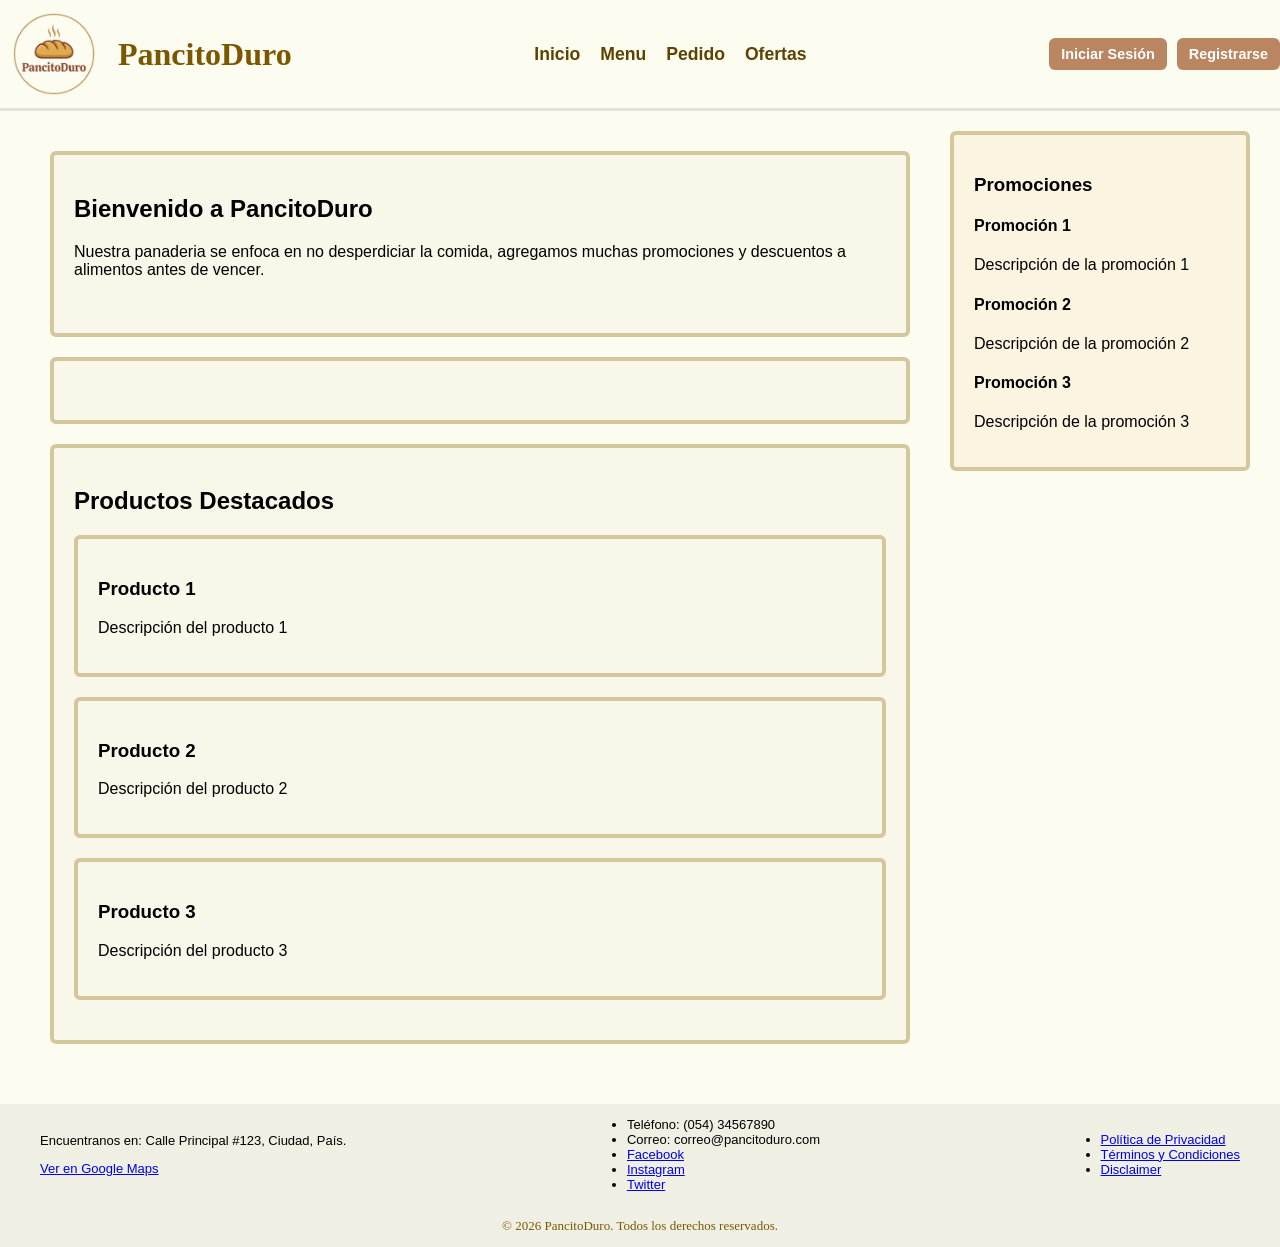
==== index.html @ e5905c2d "Añadiendo una página de estilos a index.html" ====
<!DOCTYPE html>
<html lang="en">
<head>
    <meta charset="UTF-8">
    <meta name="viewport" content="width=device-width, initial-scale=1.0">
    <title>PancitoDuro</title>
    <link rel="stylesheet" href="resources/style/index.css">
</head>
<body>
    <header>
        <div class="logoContainer">
            <img src="resources/image/logo.png" alt="logo" class="logo">
            <h1>PancitoDuro</h1>
        </div>
        <nav>
            <ul>
                <li><a href="index.html">Inicio</a></li>
                <li><a href="menu.html">Menu</a></li>
                <li><a href="pedido.html">Pedido</a></li>
                <li><a href="ofertas.html">Ofertas</a></li>
            </ul>
        </nav>
        <div class="btnContainer">
            <div class="btnLogin"><a href="login.html">Iniciar Sesión</a></div>
            <div class="btnRegister"><a href="registrar.html">Registrarse</a></div>
        </div>
    </header>
    <main>
        <div class="mainContainer">
            <section class="bienvenida"> <!Bienvenida y descripción>
                <h2>Bienvenido a PancitoDuro</h2>
                <p>Nuestra panaderia se enfoca en no desperdiciar la comida, agregamos muchas promociones y descuentos a alimentos antes de vencer.</p>
                <img src="" alt="">
            </section>
            <section> <!Seccion para incentivar a consumir productos antes de vencer>
                <h3>
                </h3>
            </section>
            <section> <!Carrusel de productos destacados>
                <h2>Productos Destacados</h2>
                <article>
                    <h3>Producto 1</h3>
                    <p>Descripción del producto 1</p>
                </article>
                <article>
                    <h3>Producto 2</h3>
                    <p>Descripción del producto 2</p>
                </article>
                <article>
                    <h3>Producto 3</h3>
                    <p>Descripción del producto 3</p>
                </article>
            </section>
        </div>
        <aside>
            <h3>Promociones</h3>
            <article>
                <h4>Promoción 1</h4>
                <p>Descripción de la promoción 1</p>
            </article>
            <article>
                <h4>Promoción 2</h4>
                <p>Descripción de la promoción 2</p>
            </article>
            <article>
                <h4>Promoción 3</h4>
                <p>Descripción de la promoción 3</p>
            </article>
        </aside>
    </main>
    <footer>
        <div class="footerContainer">
            <div class="ubicacion">
                <p>Encuentranos en: Calle Principal #123, Ciudad, País.</p>
                <p><a href="https://www.google.com/maps/place/Calle+Principal+%23123,+Ciudad,+Pa%C3%ADs">Ver en Google Maps</a></p>
            </div>
            <div class="contacto">
                <ul>
                    <li>Teléfono: (054) 34567890</li>
                    <li>Correo: correo@pancitoduro.com</li>
                    <li><a href="https://www.facebook.com/pancitoduro">Facebook</a></li>
                    <li><a href="https://www.instagram.com/pancitoduro">Instagram</a></li>
                    <li><a href="https://www.twitter.com/pancitoduro">Twitter</a></li>
                </ul>
            </div>
            <div class="legal">
                <ul>
                    <li><a href="politica-privacidad.html">Política de Privacidad</a></li>
                    <li><a href="terminos-condiciones.html">Términos y Condiciones</a></li>
                    <li><a href="disclaimer.html">Disclaimer</a></li>
                </ul>
            </div>
        </div>
        <div class="copyright">
            <p>&copy; 2026 PancitoDuro. Todos los derechos reservados.</p>
        </div>
    </footer>
</body>
</html>
---- resources/style/index.css ----
/* GLOBAL */
body {
    margin: 0;
    padding: 0;
    font-family: Arial, sans-serif;
    background-color: #FDFCF0;

    /* layout con grid*/
    display: grid;
    grid-template-rows: auto 1fr auto;
}
/* HEADER */
header a {
    text-decoration: none;
    color: #333;
    font-weight: bold;
}
header{
    background-color: #FDFCF0;
    display: flex;
    align-items: center;
    justify-content: space-between;
    border-bottom: 3px solid #E4E3D7;
    font-family: jakarta, sans-serif;
}
header .logoContainer {
    display: flex;
    align-items: center;
    gap: 10px;
    font-family: newsreader, serif;
    color: #7b5800;
}
header nav ul {
    list-style: none;
    display: flex;
    gap: 20px;
    margin: 0;
    padding: 0;
}
header nav ul li a {
    color: #5D4200;
    font-size: 1.1em;
}
header .btnContainer {
    display: flex;
    gap: 10px;
}
.btnLogin, .btnRegister {
    border-radius: 6px;
    background-color: #B98661;
    font-size: 0.9em;;
}
.btnLogin a, .btnRegister a  {
    color: #FFFFFF;
    padding: 8px 12px;
    display: block;
}
.logo{
    width: 12vh;
    height: auto;
}
/* MAIN */
main{
    background-color: #FDFCF0;
    display: grid;
    grid-template-columns: 1.5fr 0.5fr;
    gap: 20px;
    margin: 20px 30px 20px 30px;
}
.mainContainer{
    min-height: 100vh;
}
.mainContainer, aside{
    padding: 20px;
}
.mainContainer section{
    background-color: #F8F7E9;
    border-radius: 6px;
    border: 4px solid #D4C79C;
    padding: 20px;
    margin-bottom: 20px;
}
.mainContainer article{
    background-color: #F8F7E9;
    border-radius: 6px;
    border: 4px solid #D4C79C;
    padding: 20px;
    margin-bottom: 20px;
}
aside{
    background-color: #FBF4E1;
    border-radius: 6px;
    border: 4px solid #D4C79C;
    height: fit-content;
}
/* FOOTER*/
footer{
    background: #EFEFE3;
}
footer .footerContainer{
    display: flex;
    justify-content: space-between;
    align-items: center;
    padding-left: 40px;
    padding-right: 40px;
    font-size: small;
}

footer .copyright{
    display: flex;
    justify-content: center;
    color: #7b5800;
    font-family: newsreader, serif;
    font-size: small;
}
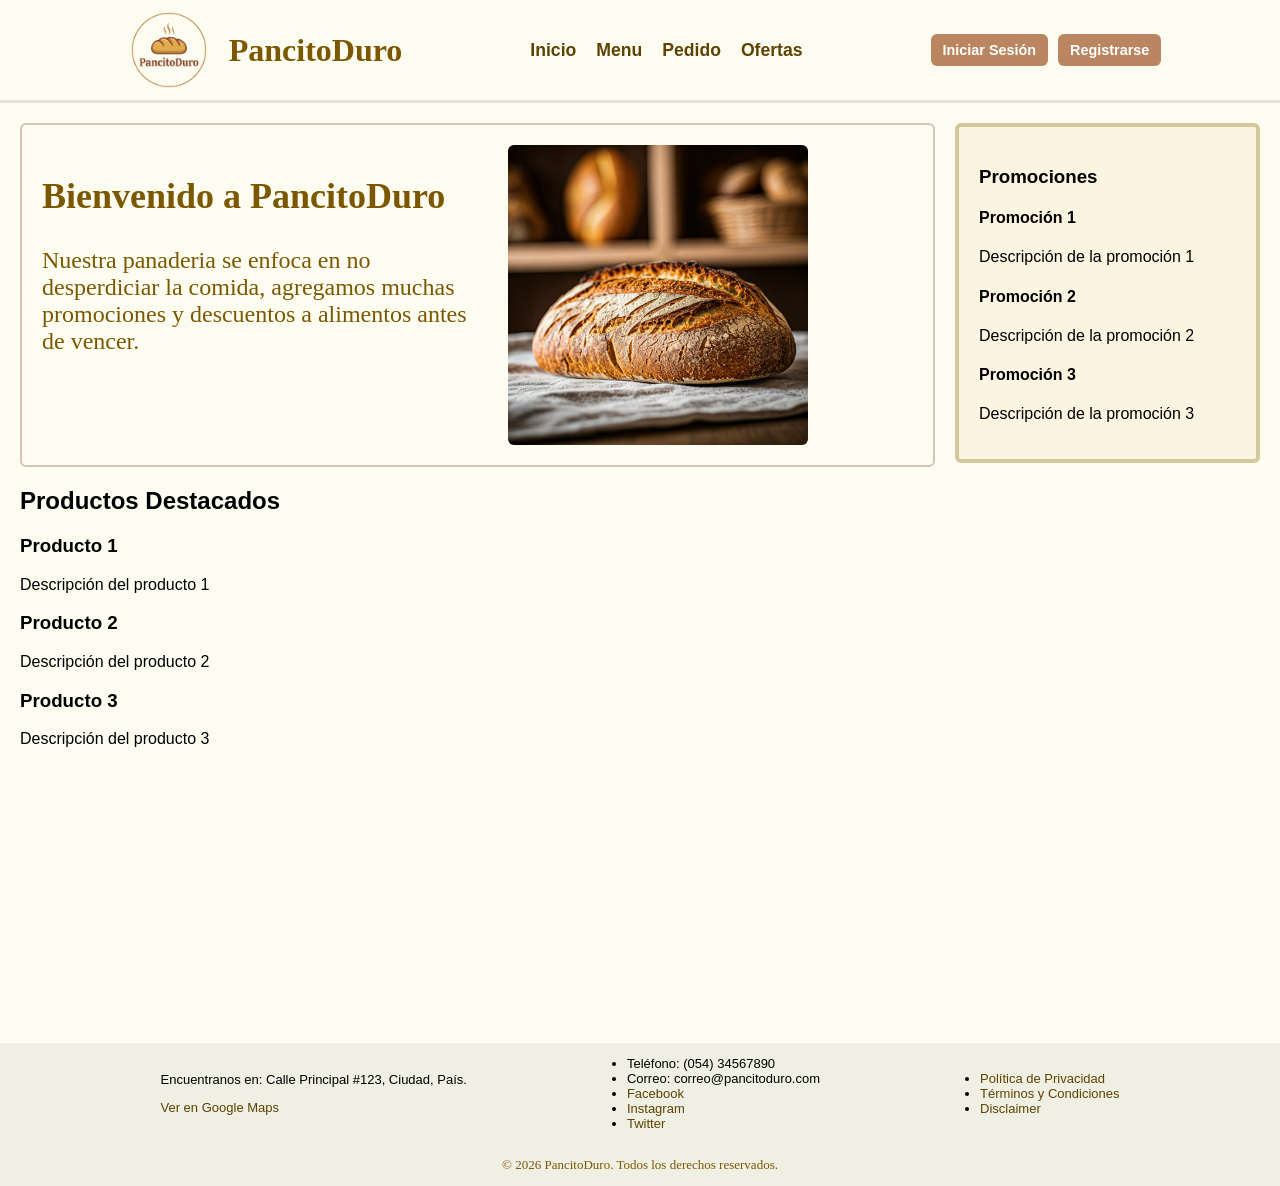
==== commit 70977976: "Rediseño de los estilos de index.html" ====
--- a/index.html
+++ b/index.html
@@ -28,9 +28,11 @@
     <main>
         <div class="mainContainer">
             <section class="bienvenida"> <!Bienvenida y descripción>
-                <h2>Bienvenido a PancitoDuro</h2>
-                <p>Nuestra panaderia se enfoca en no desperdiciar la comida, agregamos muchas promociones y descuentos a alimentos antes de vencer.</p>
-                <img src="" alt="">
+                <div class="bienvienidaText">  
+                    <h2>Bienvenido a PancitoDuro</h2>
+                    <p>Nuestra panaderia se enfoca en no desperdiciar la comida, agregamos muchas promociones y descuentos a alimentos antes de vencer.</p>
+                </div>
+                <img src="resources/image/pan_bienvenida.png" alt="imagen_pan">
             </section>
             <section> <!Seccion para incentivar a consumir productos antes de vencer>
                 <h3>
--- a/resources/style/index.css
+++ b/resources/style/index.css
@@ -16,12 +16,15 @@
     font-weight: bold;
 }
 header{
+    position: sticky;
+    top: 0;
     background-color: #FDFCF0;
     display: flex;
     align-items: center;
-    justify-content: space-between;
+    justify-content: center;
     border-bottom: 3px solid #E4E3D7;
     font-family: jakarta, sans-serif;
+    gap: 10%;
 }
 header .logoContainer {
     display: flex;
@@ -56,42 +59,47 @@
     display: block;
 }
 .logo{
-    width: 12vh;
+    width: 100px;
     height: auto;
 }
 /* MAIN */
 main{
     background-color: #FDFCF0;
+
     display: grid;
     grid-template-columns: 1.5fr 0.5fr;
+
     gap: 20px;
-    margin: 20px 30px 20px 30px;
+    max-width: 1400px;
+    margin: 20px auto;
+    padding: 0 20px;
 }
 .mainContainer{
-    min-height: 100vh;
+    min-height: 100vh;    
 }
-.mainContainer, aside{
+.mainContainer .bienvenida{
+    border: 2px solid #D5C3B8;
+    border-radius: 6px;
     padding: 20px;
+    font-family: newsreader, serif;
+    color: #7b5800;
+    font-size: 1.5em;
+    display: grid;
+    grid-template-columns: 1fr 1fr;
+    gap: 20px;
 }
-.mainContainer section{
-    background-color: #F8F7E9;
+.bienvenida img{
+    width: 300px;
+    height: auto;
+    margin-left: 20px;
     border-radius: 6px;
-    border: 4px solid #D4C79C;
-    padding: 20px;
-    margin-bottom: 20px;
-}
-.mainContainer article{
-    background-color: #F8F7E9;
-    border-radius: 6px;
-    border: 4px solid #D4C79C;
-    padding: 20px;
-    margin-bottom: 20px;
 }
 aside{
     background-color: #FBF4E1;
     border-radius: 6px;
     border: 4px solid #D4C79C;
     height: fit-content;
+    padding: 20px;
 }
 /* FOOTER*/
 footer{
@@ -99,8 +107,9 @@
 }
 footer .footerContainer{
     display: flex;
-    justify-content: space-between;
+    justify-content: center;
     align-items: center;
+    gap: 10%;
     padding-left: 40px;
     padding-right: 40px;
     font-size: small;
@@ -112,4 +121,8 @@
     color: #7b5800;
     font-family: newsreader, serif;
     font-size: small;
+}
+footer a{
+    text-decoration: none;
+    color: #5D4200;
 }
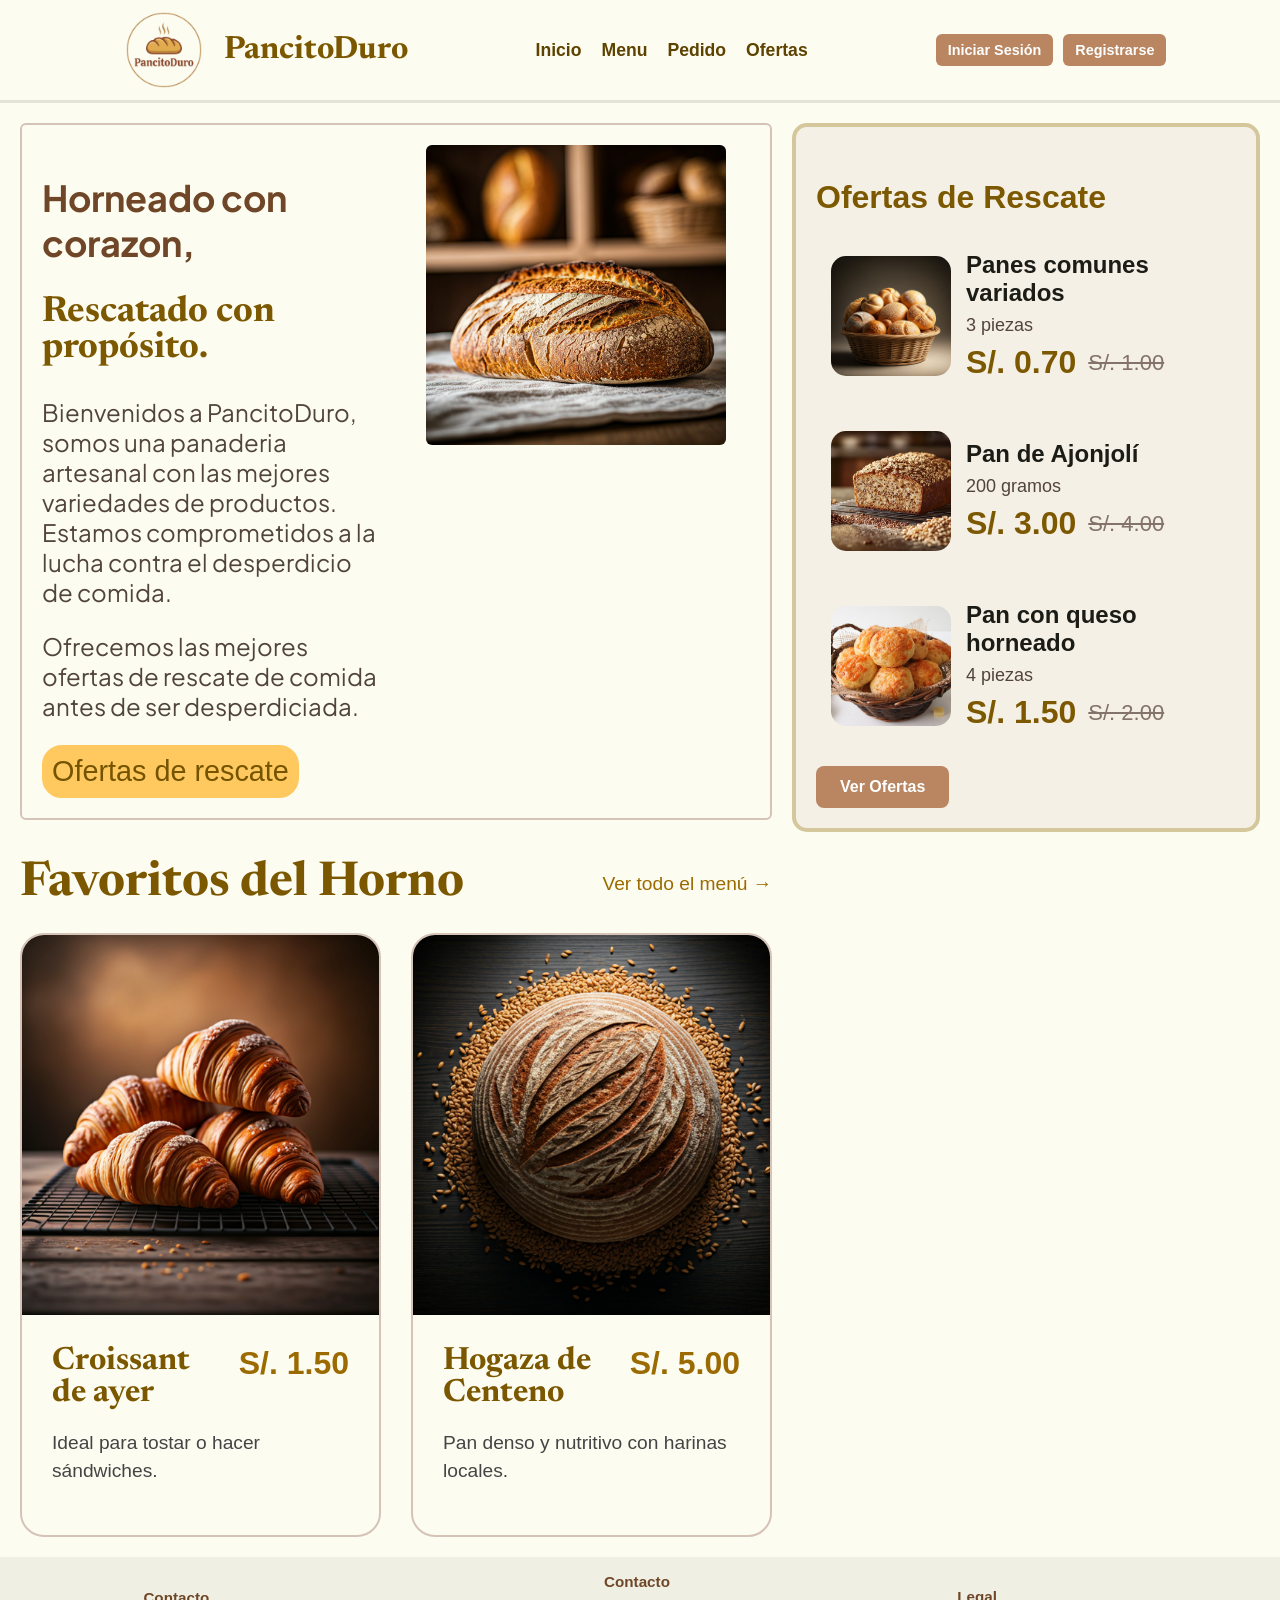
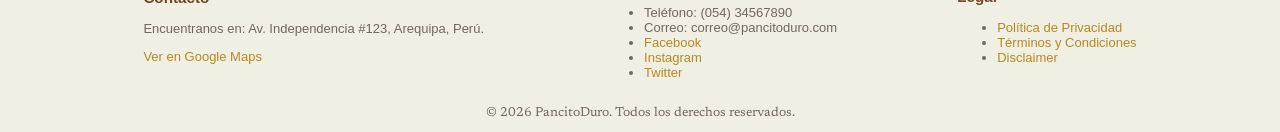
==== commit 1b867775: "Desarrollo de las páginas index, ofertas, menu, form_pedido y pedidos con su respectico hoja de esti" ====
--- a/index.html
+++ b/index.html
@@ -1,11 +1,16 @@
 <!DOCTYPE html>
 <html lang="en">
+
 <head>
     <meta charset="UTF-8">
     <meta name="viewport" content="width=device-width, initial-scale=1.0">
     <title>PancitoDuro</title>
     <link rel="stylesheet" href="resources/style/index.css">
+    <link
+        href="https://fonts.googleapis.com/css2?family=Newsreader:ital,opsz,wght@0,6..72,200..800;1,6..72,200..800&amp;family=Plus+Jakarta+Sans:ital,wght@0,200..800;1,200..800&amp;display=swap"
+        rel="stylesheet">
 </head>
+
 <body>
     <header>
         <div class="logoContainer">
@@ -16,7 +21,7 @@
             <ul>
                 <li><a href="index.html">Inicio</a></li>
                 <li><a href="menu.html">Menu</a></li>
-                <li><a href="pedido.html">Pedido</a></li>
+                <li><a href="pedidos.html">Pedido</a></li>
                 <li><a href="ofertas.html">Ofertas</a></li>
             </ul>
         </nav>
@@ -27,56 +32,101 @@
     </header>
     <main>
         <div class="mainContainer">
-            <section class="bienvenida"> <!Bienvenida y descripción>
-                <div class="bienvienidaText">  
-                    <h2>Bienvenido a PancitoDuro</h2>
-                    <p>Nuestra panaderia se enfoca en no desperdiciar la comida, agregamos muchas promociones y descuentos a alimentos antes de vencer.</p>
+            <section class="bienvenida">
+                <!Bienvenida y descripción>
+                    <div class="bienvienidaText">
+                        <h2 class="bienvenidaTitulo1">Horneado con corazon,</h2>
+                        <h2 class="bienvenidaTitulo2">Rescatado con propósito.</h2>
+                        <p>Bienvenidos a PancitoDuro, somos una panaderia artesanal con las mejores variedades de
+                            productos. Estamos comprometidos a la lucha contra el desperdicio de comida.</p>
+                        <p>Ofrecemos las mejores ofertas de rescate de comida antes de ser desperdiciada.</p>
+                        <a href="ofertas.html"><button class="bienvenidaBtnRescate">Ofertas de rescate</button></a>
+                    </div>
+                    <img src="resources/image/pan_bienvenida.png" alt="imagen_pan">
+            </section>
+            <section>
+                <!Seccion para incentivar a consumir productos antes de vencer>
+                    <h3>
+                    </h3>
+            </section>
+            <section class="inicioCarruselProductos">
+                <div class="inicioCarruselHeader">
+                    <h2 class="inicioCarruselTitulo">Favoritos del Horno</h2>
+                    <a href="menu.html" class="inicioCarruselLinkMenu">Ver todo el menú →</a>
                 </div>
-                <img src="resources/image/pan_bienvenida.png" alt="imagen_pan">
-            </section>
-            <section> <!Seccion para incentivar a consumir productos antes de vencer>
-                <h3>
-                </h3>
-            </section>
-            <section> <!Carrusel de productos destacados>
-                <h2>Productos Destacados</h2>
-                <article>
-                    <h3>Producto 1</h3>
-                    <p>Descripción del producto 1</p>
-                </article>
-                <article>
-                    <h3>Producto 2</h3>
-                    <p>Descripción del producto 2</p>
-                </article>
-                <article>
-                    <h3>Producto 3</h3>
-                    <p>Descripción del producto 3</p>
-                </article>
+                <div class="inicioCarruselGrid">
+                    <article class="inicioCarruselCard">
+                        <img src="resources/image/productos/productoRecomendado2.png" alt="Croissant" class="inicioCarruselImagen">
+                        <div class="inicioCarruselContenido">
+                            <div class="inicioCarruselTituloPrecio">
+                                <h3 class="inicioCarruselNombreProducto">Croissant de ayer</h3>
+                                <span class="inicioCarruselPrecio">S/. 1.50</span>
+                            </div>
+                            <p class="inicioCarruselDescripcion">Ideal para tostar o hacer sándwiches.</p>
+                        </div>
+                    </article>
+                    <article class="inicioCarruselCard">
+                        <img src="resources/image/productos/productoRecomendado1.png" alt="Pan centeno"
+                            class="inicioCarruselImagen">
+                        <div class="inicioCarruselContenido">
+                            <div class="inicioCarruselTituloPrecio">
+                                <h3 class="inicioCarruselNombreProducto">Hogaza de Centeno</h3>
+                                <span class="inicioCarruselPrecio">S/. 5.00</span>
+                            </div>
+                            <p class="inicioCarruselDescripcion">Pan denso y nutritivo con harinas locales.</p>
+                        </div>
+                    </article>
+                </div>
             </section>
         </div>
-        <aside>
-            <h3>Promociones</h3>
-            <article>
-                <h4>Promoción 1</h4>
-                <p>Descripción de la promoción 1</p>
+        <aside class="ofertas">
+            <h3 class="tituloAside">Ofertas de Rescate</h3>
+            <article class="productoOferta">
+                <img class="productoImagen" src="resources/image/productos/productoOferta1.png" alt="Panes variados">
+                <div class="productoInfo">
+                    <h4 class="productoTitulo">Panes comunes variados</h4>
+                    <p class="productoDescripcion">3 piezas</p>
+                    <div class="productoPrecios">
+                        <span class="precioOferta">S/. 0.70</span>
+                        <span class="precioNormal">S/. 1.00</span>
+                    </div>
+                </div>
             </article>
-            <article>
-                <h4>Promoción 2</h4>
-                <p>Descripción de la promoción 2</p>
+            <article class="productoOferta">
+                <img class="productoImagen" src="resources/image/productos/productoOferta3.png" alt="Pan de ajonjolí">
+                <div class="productoInfo">
+                    <h4 class="productoTitulo">Pan de Ajonjolí</h4>
+                    <p class="productoDescripcion">200 gramos</p>
+                    <div class="productoPrecios">
+                        <span class="precioOferta">S/. 3.00</span>
+                        <span class="precioNormal">S/. 4.00</span>
+                    </div>
+                </div>
             </article>
-            <article>
-                <h4>Promoción 3</h4>
-                <p>Descripción de la promoción 3</p>
+            <article class="productoOferta">
+                <img class="productoImagen" src="resources/image/productos/productoOferta4.png" alt="Pan con queso">
+                <div class="productoInfo">
+                    <h4 class="productoTitulo">Pan con queso horneado</h4>
+                    <p class="productoDescripcion">4 piezas</p>
+                    <div class="productoPrecios">
+                        <span class="precioOferta">S/. 1.50</span>
+                        <span class="precioNormal">S/. 2.00</span>
+                    </div>
+                </div>
             </article>
+            <a href="ofertas.html" class="asideBtnOfertas">Ver Ofertas</a>
         </aside>
     </main>
     <footer>
         <div class="footerContainer">
             <div class="ubicacion">
-                <p>Encuentranos en: Calle Principal #123, Ciudad, País.</p>
-                <p><a href="https://www.google.com/maps/place/Calle+Principal+%23123,+Ciudad,+Pa%C3%ADs">Ver en Google Maps</a></p>
+                <h3 class="tituloFooter">Contacto</h3>
+                <p>Encuentranos en: Av. Independencia #123, Arequipa, Perú.</p>
+                <p><a href="https://www.google.com/maps/place/Calle+Principal+%23123,+Ciudad,+Pa%C3%ADs">Ver en Google
+                        Maps</a></p>
             </div>
             <div class="contacto">
+                <h3 class="tituloFooter">Contacto</h3>
                 <ul>
                     <li>Teléfono: (054) 34567890</li>
                     <li>Correo: correo@pancitoduro.com</li>
@@ -86,6 +136,7 @@
                 </ul>
             </div>
             <div class="legal">
+                <h3 class="tituloFooter">Legal</h3>
                 <ul>
                     <li><a href="politica-privacidad.html">Política de Privacidad</a></li>
                     <li><a href="terminos-condiciones.html">Términos y Condiciones</a></li>
@@ -98,4 +149,5 @@
         </div>
     </footer>
 </body>
+
 </html>
--- a/resources/style/index.css
+++ b/resources/style/index.css
@@ -5,7 +5,6 @@
     font-family: Arial, sans-serif;
     background-color: #FDFCF0;
 
-    /* layout con grid*/
     display: grid;
     grid-template-rows: auto 1fr auto;
 }
@@ -88,12 +87,123 @@
     grid-template-columns: 1fr 1fr;
     gap: 20px;
 }
+
+.bienvenida p{
+    font-family: "Plus Jakarta Sans", sans-serif;
+    color: #51443C;     
+}
+.bienvenidaBtnRescate{
+    background-color: #FFC95F;
+    color: #755400;
+    font-size: larger;
+    padding: 5px;
+    border: 5px solid #FFC95F;
+    border-radius: 20px;
+}
+.bienvenidaTitulo1{
+    font-family: "Plus Jakarta Sans", sans-serif;
+    color: #6F4627;
+}
+.bienvenidaTitulo2{
+    font-family: "Newsreader", serif;
+    color: #7C5800;
+}
+
 .bienvenida img{
     width: 300px;
     height: auto;
     margin-left: 20px;
     border-radius: 6px;
 }
+/*CARRUSEL PRODUCTOS*/
+.inicioCarruselProductos{
+    margin-top: 40px;
+}
+
+.inicioCarruselHeader{
+    display: flex;
+    justify-content: space-between;
+    align-items: center;
+    margin-bottom: 25px;
+}
+
+.inicioCarruselTitulo{
+    font-family: newsreader, serif;
+    color: #7b5800;
+    font-size: 3rem;
+    margin: 0;
+}
+
+.inicioCarruselLinkMenu{
+    text-decoration: none;
+    color: #9b6a00;
+    font-size: 1.2rem;
+    font-family: jakarta, sans-serif;
+    transition: 0.3s;
+}
+
+.inicioCarruselLinkMenu:hover{
+    color: #7b5800;
+}
+
+.inicioCarruselGrid{
+    display: grid;
+    grid-template-columns: repeat(2, 1fr);
+    gap: 30px;
+}
+
+.inicioCarruselCard{
+    background-color: #FDFCF0;
+    border: 2px solid #D5C3B8;
+    border-radius: 24px;
+    overflow: hidden;
+    transition: 0.3s;
+}
+
+.inicioCarruselCard:hover{
+    transform: translateY(-5px);
+}
+
+.inicioCarruselImagen{
+    width: 100%;
+    height: 380px;
+    object-fit: cover;
+    display: block;
+}
+
+.inicioCarruselContenido{
+    padding: 30px;
+}
+
+.inicioCarruselTituloPrecio{
+    display: flex;
+    justify-content: space-between;
+    align-items: flex-start;
+    gap: 20px;
+}
+
+.inicioCarruselNombreProducto{
+    font-family: newsreader, serif;
+    color: #7b5800;
+    font-size: 2rem;
+    margin: 0;
+}
+
+.inicioCarruselPrecio{
+    color: #9b6a00;
+    font-size: 2rem;
+    font-weight: bold;
+    white-space: nowrap;
+}
+
+.inicioCarruselDescripcion{
+    margin-top: 20px;
+    font-size: 1.2rem;
+    line-height: 1.5;
+    color: #444;
+    font-family: jakarta, sans-serif;
+}
+/*ASIDE OFERTA*/
 aside{
     background-color: #FBF4E1;
     border-radius: 6px;
@@ -101,9 +211,91 @@
     height: fit-content;
     padding: 20px;
 }
+.ofertas{
+    width: 420px;
+    padding: 20px;
+    background-color: #F5F0E6;
+    border-radius: 15px;
+}
+
+.tituloAside{
+    margin-bottom: 20px;
+    font-size: 32px;
+    color: #7C5800;
+}
+
+.productoOferta{
+    display: flex;
+    align-items: center;
+    gap: 15px;
+
+    padding: 15px;
+    margin-bottom: 20px;
+
+    border-radius: 15px;
+}
+
+.productoImagen{
+    width: 120px;
+    height: 120px;
+
+    object-fit: cover;
+    border-radius: 15px;
+}
+
+.productoInfo{
+    display: flex;
+    flex-direction: column;
+    justify-content: center;
+}
+
+.productoTitulo{
+    margin: 0;
+    font-size: 24px;
+    color: #1B1C15;
+}
+
+.productoDescripcion{
+    margin: 8px 0;
+    color: #51443C;
+    font-size: 18px;
+}
+
+.productoPrecios{
+    display: flex;
+    align-items: center;
+    gap: 12px;
+}
+
+.precioOferta{
+    font-size: 32px;
+    font-weight: bold;
+    color: #7C5800;
+}
+
+.precioNormal{
+    font-size: 22px;
+    color: #83736B;
+    text-decoration: line-through;
+}
+.asideBtnOfertas{
+    display: inline-block;
+    background-color: #B98661;
+    color: white;
+    text-decoration: none;
+    padding: 12px 24px;
+    border-radius: 8px;
+    font-weight: bold;
+    transition: 0.3s;
+}
+
+.asideBtnOfertas:hover{
+    background-color: #9e6f4e;
+}
 /* FOOTER*/
 footer{
     background: #EFEFE3;
+    color: #71675E;
 }
 footer .footerContainer{
     display: flex;
@@ -115,14 +307,16 @@
     font-size: small;
 }
 
+footer .tituloFooter{
+    color: #6F4627;
+}
 footer .copyright{
     display: flex;
     justify-content: center;
-    color: #7b5800;
     font-family: newsreader, serif;
     font-size: small;
 }
 footer a{
     text-decoration: none;
-    color: #5D4200;
+    color: #B78922;
 }
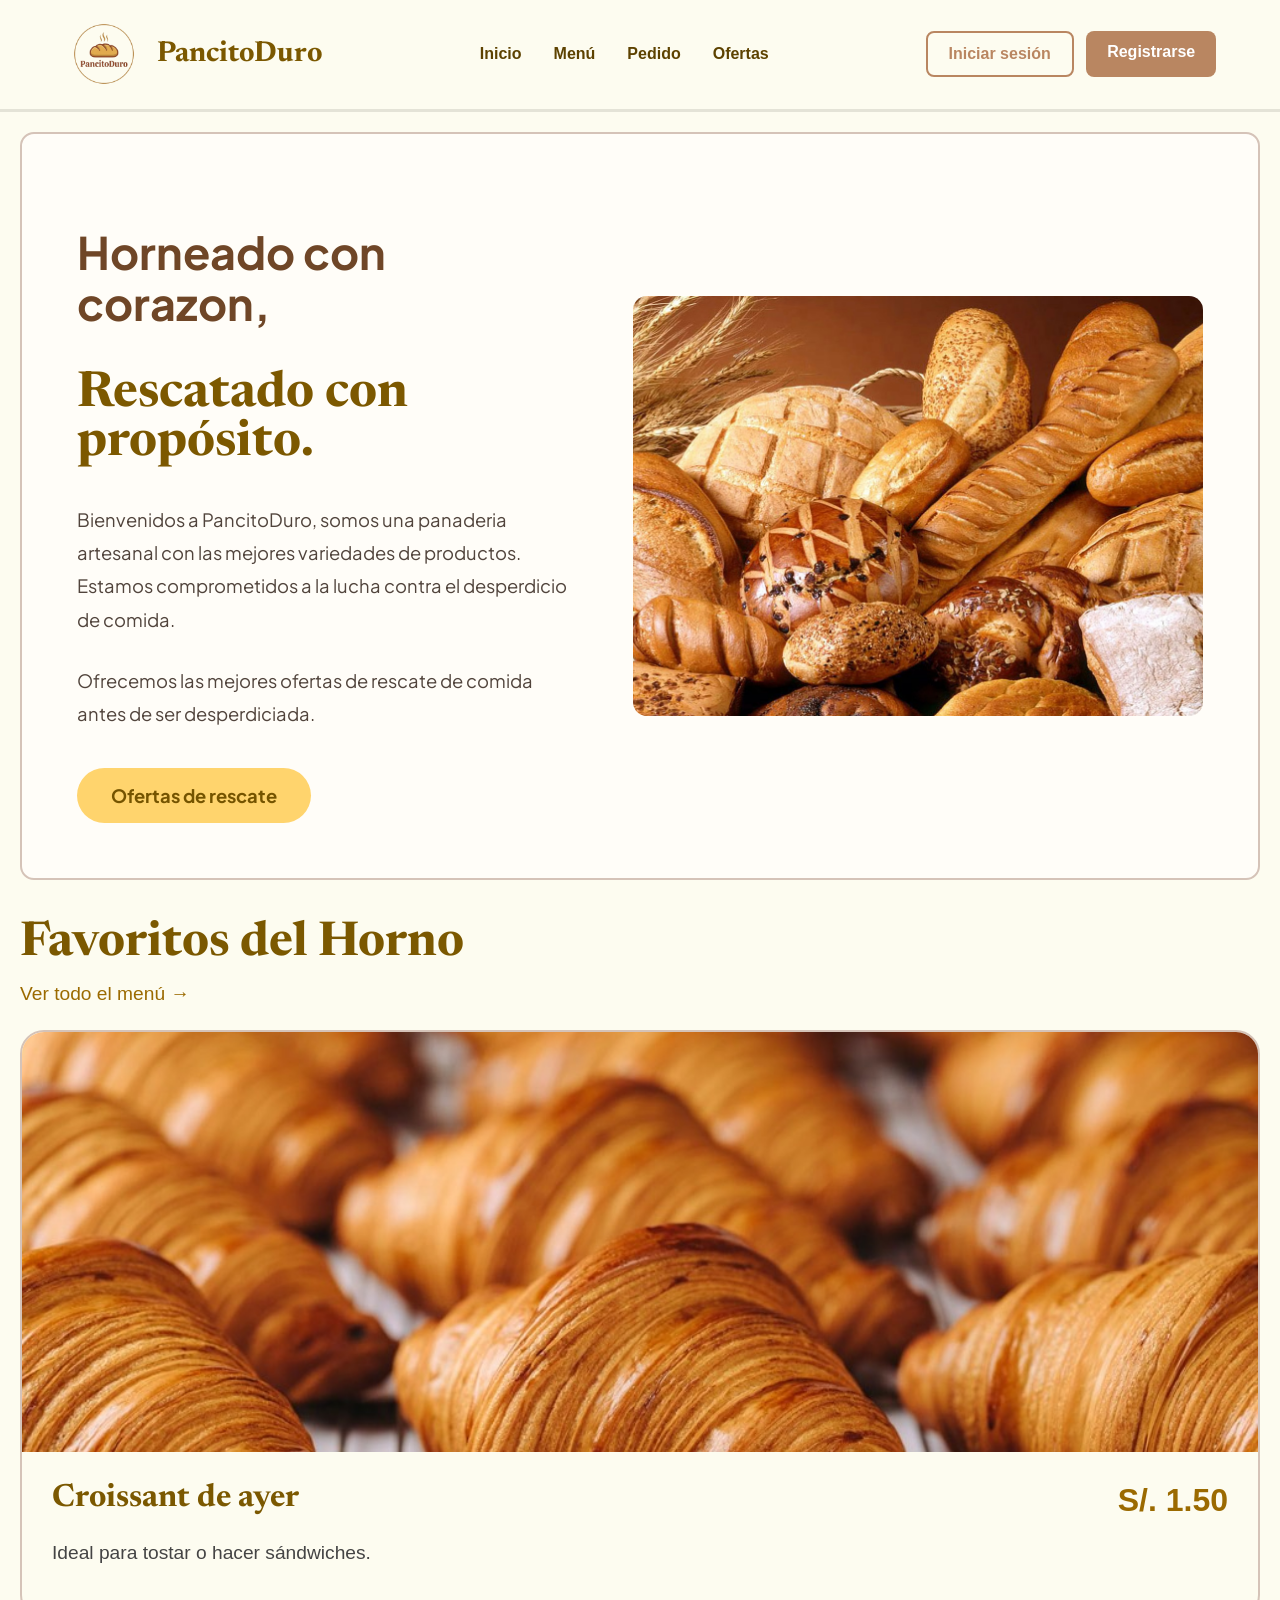
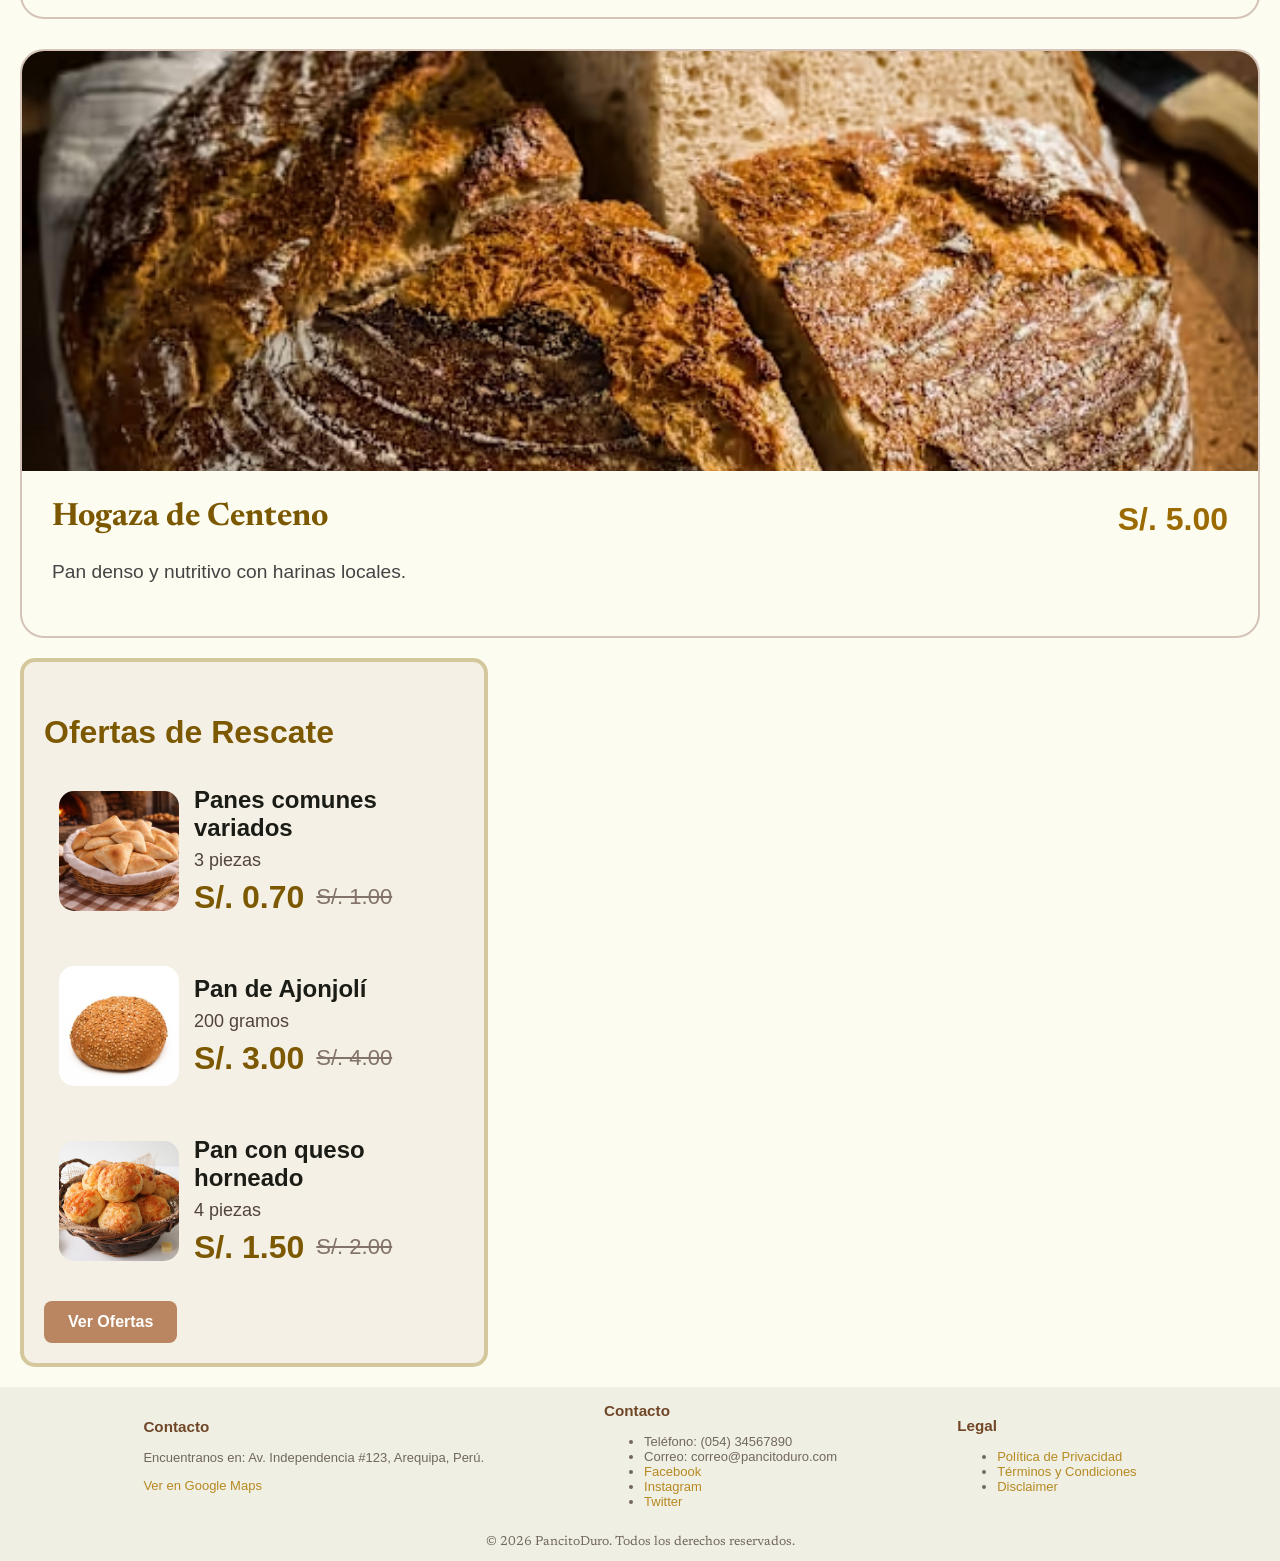
==== commit 65f1c0c6: "General: - Se integro cambios de un fork - Se modificó el header y footer en la mayoria de archivos " ====
--- a/index.html
+++ b/index.html
@@ -12,35 +12,39 @@
 </head>
 
 <body>
-    <header>
+    <header class="header">
         <div class="logoContainer">
-            <img src="resources/image/logo.png" alt="logo" class="logo">
+            <img src="resources/image/logo.png" alt="Logo PancitoDuro" class="logo">
             <h1>PancitoDuro</h1>
         </div>
         <nav>
             <ul>
                 <li><a href="index.html">Inicio</a></li>
-                <li><a href="menu.html">Menu</a></li>
+                <li><a href="menu.html">Menú</a></li>
                 <li><a href="pedidos.html">Pedido</a></li>
                 <li><a href="ofertas.html">Ofertas</a></li>
             </ul>
         </nav>
         <div class="btnContainer">
-            <div class="btnLogin"><a href="login.html">Iniciar Sesión</a></div>
-            <div class="btnRegister"><a href="registrar.html">Registrarse</a></div>
+            <div class="btnLogin">
+                <a href="login.html">Iniciar sesión</a>
+            </div>
+            <div class="btnRegister">
+                <a href="registrar.html">Registrarse</a>
+            </div>
         </div>
     </header>
     <main>
         <div class="mainContainer">
             <section class="bienvenida">
                 <!Bienvenida y descripción>
-                    <div class="bienvienidaText">
+                    <div class="bienvenidaText">
                         <h2 class="bienvenidaTitulo1">Horneado con corazon,</h2>
                         <h2 class="bienvenidaTitulo2">Rescatado con propósito.</h2>
                         <p>Bienvenidos a PancitoDuro, somos una panaderia artesanal con las mejores variedades de
                             productos. Estamos comprometidos a la lucha contra el desperdicio de comida.</p>
                         <p>Ofrecemos las mejores ofertas de rescate de comida antes de ser desperdiciada.</p>
-                        <a href="ofertas.html"><button class="bienvenidaBtnRescate">Ofertas de rescate</button></a>
+                        <a href="ofertas.html" class="bienvenidaBtnRescate">Ofertas de rescate</a>
                     </div>
                     <img src="resources/image/pan_bienvenida.png" alt="imagen_pan">
             </section>
@@ -56,7 +60,8 @@
                 </div>
                 <div class="inicioCarruselGrid">
                     <article class="inicioCarruselCard">
-                        <img src="resources/image/productos/productoRecomendado2.png" alt="Croissant" class="inicioCarruselImagen">
+                        <img src="resources/image/productos/productoRecomendado2.png" alt="Croissant"
+                            class="inicioCarruselImagen">
                         <div class="inicioCarruselContenido">
                             <div class="inicioCarruselTituloPrecio">
                                 <h3 class="inicioCarruselNombreProducto">Croissant de ayer</h3>
--- a/resources/style/index.css
+++ b/resources/style/index.css
@@ -9,57 +9,111 @@
     grid-template-rows: auto 1fr auto;
 }
 /* HEADER */
-header a {
-    text-decoration: none;
-    color: #333;
-    font-weight: bold;
-}
 header{
-    position: sticky;
-    top: 0;
+    display: flex;
+    justify-content: space-between;
+    align-items: center;
+    padding: 0.9rem 5%;
     background-color: #FDFCF0;
-    display: flex;
-    align-items: center;
-    justify-content: center;
     border-bottom: 3px solid #E4E3D7;
     font-family: jakarta, sans-serif;
-    gap: 10%;
-}
-header .logoContainer {
-    display: flex;
-    align-items: center;
-    gap: 10px;
+}
+header a{
+    text-decoration: none;
+    transition: .25s;
+}
+.logoContainer{
+    display: flex;
+    align-items: center;
+    gap: .8rem;
+}
+.logo{
+    width: 80px;
+    height: auto;
+}
+.logoContainer h1{
+    margin: 0;
     font-family: newsreader, serif;
-    color: #7b5800;
-}
-header nav ul {
-    list-style: none;
-    display: flex;
-    gap: 20px;
+    font-size: 1.8rem;
+    color: #7B5800;
+}
+nav ul{
+    display: flex;
+    align-items: center;
+    gap: 2rem;
     margin: 0;
     padding: 0;
-}
-header nav ul li a {
+    list-style: none;
+}
+nav a{
+    position: relative;
     color: #5D4200;
-    font-size: 1.1em;
-}
-header .btnContainer {
-    display: flex;
-    gap: 10px;
-}
-.btnLogin, .btnRegister {
-    border-radius: 6px;
+    font-size: 1rem;
+    font-weight: 600;
+}
+.btnContainer{
+    display: flex;
+    gap: .8rem;
+}
+.btnLogin,
+.btnRegister{
+    border-radius: 8px;
+    overflow: hidden;
+    transition: .25s;
+}
+.btnLogin{
+    border: 2px solid #B98661;
+    background: transparent;
+}
+.btnRegister{
     background-color: #B98661;
-    font-size: 0.9em;;
-}
-.btnLogin a, .btnRegister a  {
+}
+.btnLogin a,
+.btnRegister a{
+    display: block;
+    padding: .75rem 1.3rem;
+    font-weight: 600;
+}
+.btnLogin a{
+    color: #B98661;
+}
+.btnRegister a{
     color: #FFFFFF;
-    padding: 8px 12px;
-    display: block;
-}
-.logo{
-    width: 100px;
-    height: auto;
+}
+.btnLogin:hover{
+    background-color: #B98661;
+}
+.btnLogin:hover a{
+    color: #FFFFFF;
+}
+.btnRegister:hover{
+    background-color: #9F704F;
+}
+@media (max-width: 576px){
+    header{
+        flex-direction: column;
+        align-items: center;
+        gap: 1rem;
+    }
+    .logo{
+        width: 65px;
+    }
+    .logoContainer h1{
+        font-size: 1.5rem;
+    }
+    nav ul{
+        flex-direction: column;
+        gap: 1rem;
+    }
+    .btnContainer{
+        width: 100%;
+        flex-direction: column;
+    }
+    .btnLogin,
+    .btnRegister{
+        width: 100%;
+        text-align: center;
+    }
 }
 /* MAIN */
 main{
@@ -73,47 +127,158 @@
     margin: 20px auto;
     padding: 0 20px;
 }
+
+@media (max-height: 1080px ){
+    main{
+        grid-template-columns: 1fr;
+        grid-template-rows: 1.5fr 0.5fr;
+    }
+}
+
 .mainContainer{
     min-height: 100vh;    
 }
 .mainContainer .bienvenida{
+    display: grid;
+    grid-template-columns: 1fr 1.15fr;
+    align-items: center;
+    gap: 60px;
+
+    padding: 55px;
+
     border: 2px solid #D5C3B8;
-    border-radius: 6px;
-    padding: 20px;
-    font-family: newsreader, serif;
-    color: #7b5800;
-    font-size: 1.5em;
-    display: grid;
-    grid-template-columns: 1fr 1fr;
-    gap: 20px;
-}
-
-.bienvenida p{
-    font-family: "Plus Jakarta Sans", sans-serif;
-    color: #51443C;     
-}
-.bienvenidaBtnRescate{
-    background-color: #FFC95F;
-    color: #755400;
-    font-size: larger;
-    padding: 5px;
-    border: 5px solid #FFC95F;
-    border-radius: 20px;
-}
+    border-radius: 14px;
+
+    background: #FFFDF8;
+}
+
+.bienvenidaText{
+    max-width: 520px;
+}
+
 .bienvenidaTitulo1{
     font-family: "Plus Jakarta Sans", sans-serif;
     color: #6F4627;
-}
+
+    font-size: 2.8rem;
+    font-weight: 700;
+
+    line-height: 1.15;
+    margin-bottom: 8px;
+}
+
 .bienvenidaTitulo2{
     font-family: "Newsreader", serif;
     color: #7C5800;
+    font-size: 3.1rem;
+    font-weight: bold;
+    margin-bottom: 35px;
+}
+
+.bienvenida p{
+    font-family: "Plus Jakarta Sans", sans-serif;
+    color: #51443C;
+    font-size: 1.15rem;
+    line-height: 1.8;
+    margin-bottom: 28px;
+}
+
+.bienvenidaImagen{
+    display: flex;
+    justify-content: center;
+    align-items: center;
 }
 
 .bienvenida img{
-    width: 300px;
-    height: auto;
-    margin-left: 20px;
-    border-radius: 6px;
+    width: 100%;
+    max-width: 700px;
+    height: 420px;
+    object-fit: cover;
+    border-radius: 14px;
+}
+
+.bienvenidaBtnRescate{
+    display: inline-flex;
+    align-items: center;
+    justify-content: center;
+    gap: 10px;
+    margin-top: 10px;
+    padding: 16px 34px;
+    background: #FFD46D;
+    color: #755400;
+    text-decoration: none;
+    font-family: "Plus Jakarta Sans", sans-serif;
+    font-size: 1.15rem;
+    font-weight: bold;
+    border-radius: 999px;
+    border: none;
+    transition: all .3s ease;
+    animation: botonRescate 2.5s infinite;
+}
+
+.bienvenidaBtnRescate:hover{
+    transform: translateY(-5px);
+    background: #FFB300;
+}
+
+.bienvenidaBtnRescate:active{
+    transform: scale(.96);
+}
+
+@keyframes botonRescate{
+    0%{
+        transform: scale(1);
+    }
+    50%{
+        transform: scale(1.05);
+    }
+    100%{
+        transform: scale(1);
+    }
+}
+
+@media (max-width: 1024px){
+    .mainContainer .bienvenida{
+        grid-template-columns: 1fr;
+        gap: 40px;
+        padding: 40px;
+    }
+    .bienvenidaText{
+        max-width: 100%;
+        text-align: center;
+    }
+    .bienvenidaImagen{
+        order: -1;
+    }
+    .bienvenida img{
+        max-width: 100%;
+        height: auto;
+    }
+
+}
+
+@media (max-width: 768px){
+    .mainContainer .bienvenida{
+        padding: 28px;
+    }
+
+    .bienvenidaTitulo1{
+        font-size: 2.2rem;
+    }
+
+    .bienvenidaTitulo2{
+        font-size: 2.6rem;
+    }
+
+    .bienvenida p{
+        font-size: 1rem;
+    }
+
+    .bienvenidaBtnRescate{
+        width: 100%;
+        padding: 18px;
+    }
+
 }
 /*CARRUSEL PRODUCTOS*/
 .inicioCarruselProductos{
@@ -202,6 +367,23 @@
     line-height: 1.5;
     color: #444;
     font-family: jakarta, sans-serif;
+}
+@media (max-width: 1300px){
+
+    .inicioCarruselHeader{
+        flex-direction: column;
+        align-items: flex-start;
+        gap: 15px;
+    }
+
+    .inicioCarruselGrid{
+        grid-template-columns: 1fr;
+    }
+
+    .inicioCarruselImagen{
+        height: 420px;
+    }
+
 }
 /*ASIDE OFERTA*/
 aside{
